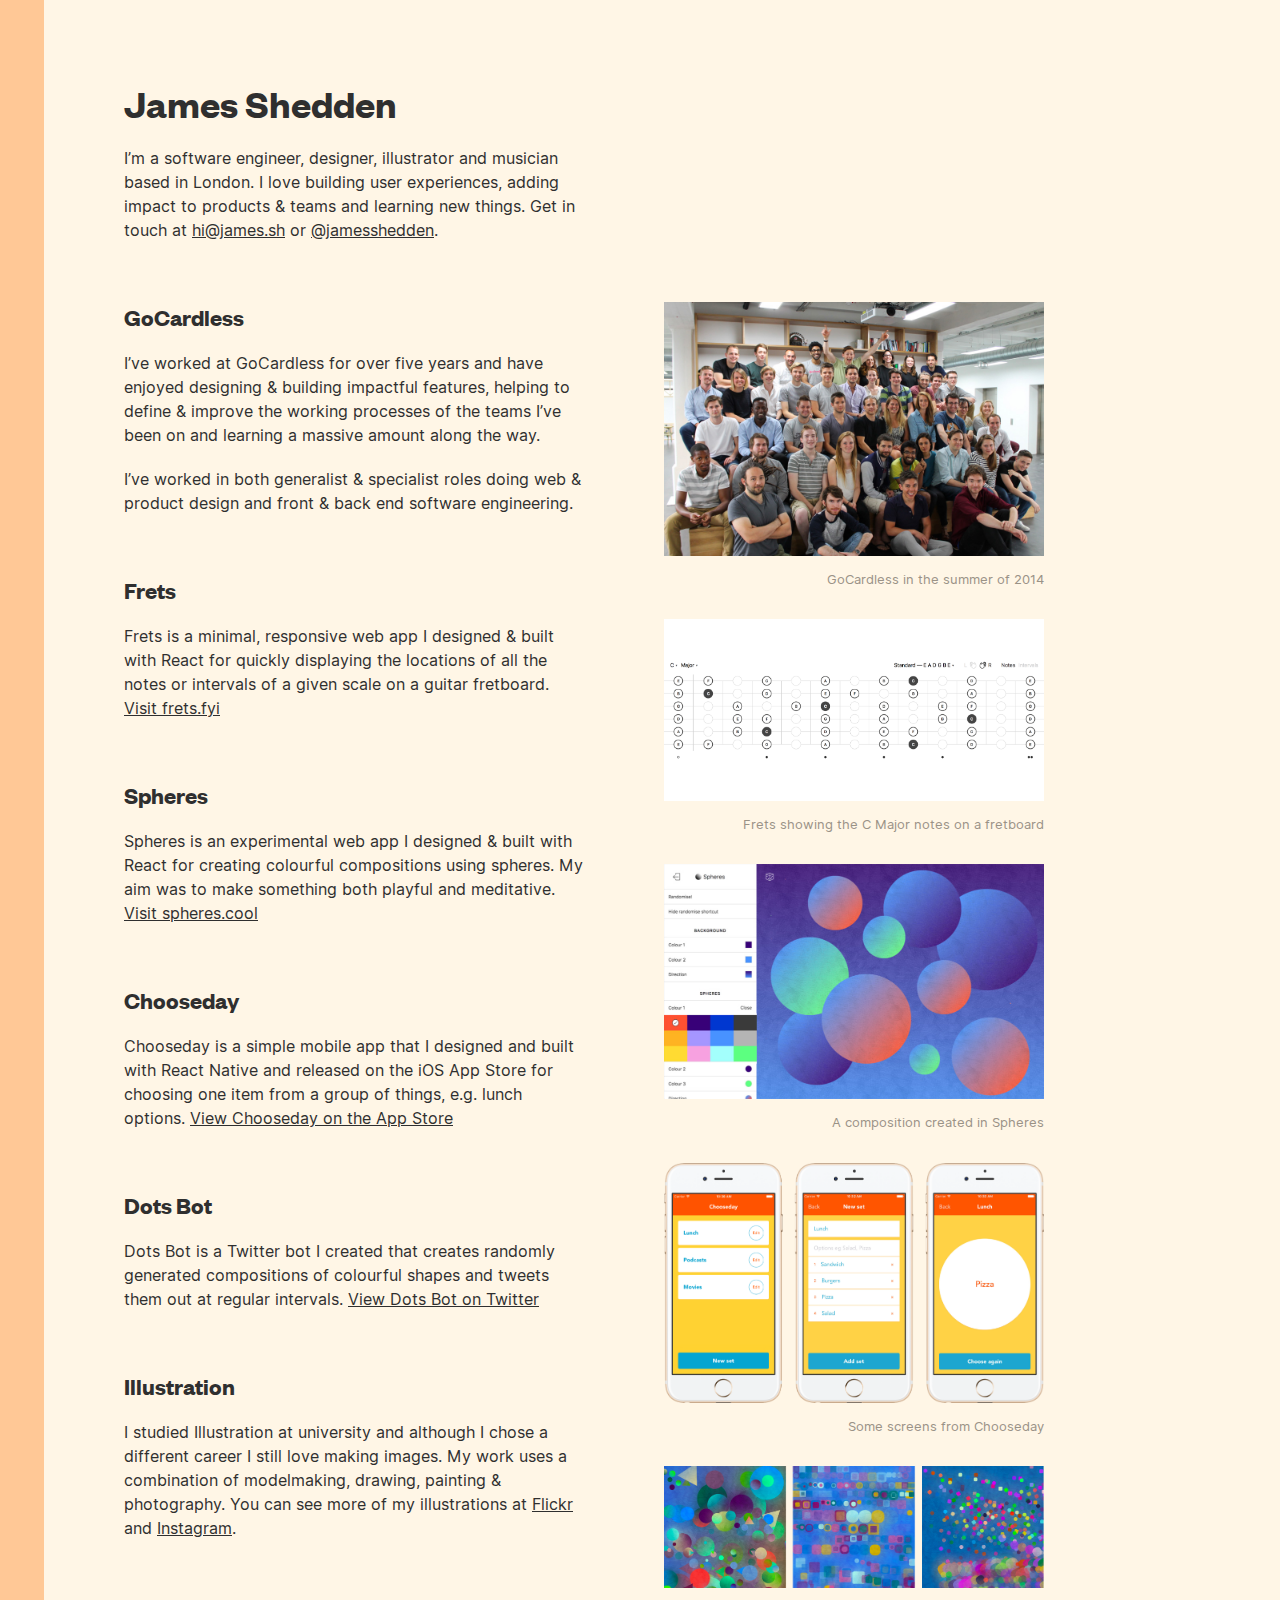
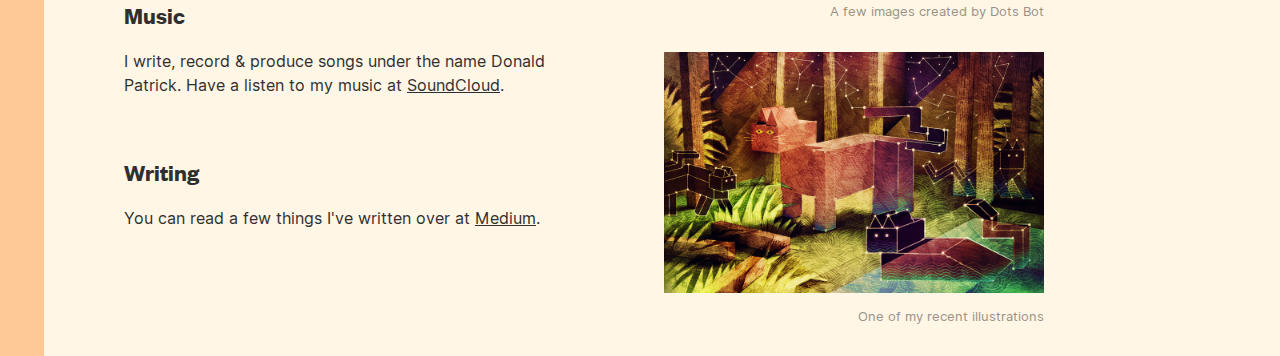
==== index.html @ 0d791cfb "Use https for URLs" ====
<!doctype html>
<html>
  <head>
    <title>James Shedden — james.sh</title>

    <meta http-equiv="Content-type" content="text/html; charset=utf-8">

		<link rel="icon" type="image/png" href="images/favicon.png">

		<meta name="viewport" content="width=device-width, initial-scale=1">
    <meta name="google-site-verification" content="aOKvNsHywYZImvYGd3UQ6Wu0M8X3u60QQm4HqYZpZDc" />

		<!-- Google -->
		<meta name="description" content="James Shedden is a software engineer, designer, illustrator and musician based in London.">
		<meta name="keywords" content="James, Shedden, web design, web development, dev, design, web, website, designer, developer, music, musician, illustration, illustrator, animation, animator, songwriting, guitar, bass, vocals, production, BL00 John, Donald Patrick, Chooseday" />

		<!-- Facebook -->
		<meta property="og:title" content="James Shedden" />
		<meta property="og:url" content="https://www.james.sh" />
		<meta property="og:description" content="James Shedden is a software engineer, designer, illustrator and musician based in London." />
		<meta property="og:image" content="https://james.sh/images/og_full.jpg"/>
		<meta property="og:image" content="https://james.sh/images/og_square.jpg"/>

		<!-- Twitter -->
		<meta name="twitter:card" content="summary_large_image" />
		<meta name="twitter:site" content="@jamesshedden" />
		<meta name="twitter:title" content="James Shedden" />
		<meta name="twitter:description" content="James Shedden is a software engineer, designer, illustrator and musician based in London." />
		<meta name="twitter:image:src" content="https://james.sh/images/og_full.jpg" />

    <link rel="stylesheet" href="style.css" />
  </head>

  <body>
    <div class="main">
      <div class="sidebar"></div>

      <div class="content">
        <div class="header">
          <h1 class="text-heading main-heading">James Shedden</h1>

          <p class="text-base paragraph">
            I’m a software engineer, designer, illustrator and musician
            based in London. I love building user experiences, adding
            impact to products & teams and learning new things. Get in
            touch at
            <a class="link" href="mailto:hi@james.sh">hi@james.sh</a>
            or
            <a class="link"
            href="https://twitter.com/jamesshedden"
            target="_blank" rel="noopener noreferrer">@jamesshedden</a>.
          </p>
        </div>

        <div class="projects">
          <div class="work">
            <div class="work__section">
              <h2 class="text-heading work__heading">
                GoCardless
              </h2>

              <img class="work__section__image" src="images/gocardless.jpg" />

              <div class="work__section__image-caption text-base">
                GoCardless in the summer of 2014
              </div>

              <p class="text-base paragraph margin-bottom-20">
                I’ve worked at GoCardless for over five years and have enjoyed
                designing & building impactful features, helping to define &
                improve the working processes of the teams I’ve been on and
                learning a massive amount along the way.
              </p>

              <p class="text-base paragraph">
                I’ve worked in both generalist & specialist roles doing web &
                product design and front & back end software engineering.
              </p>
            </div>

            <div class="work__section">
              <h2 class="text-heading work__heading">
                Frets
              </h2>

              <img class="work__section__image" src="images/frets.png" />

              <div class="work__section__image-caption text-base">
                Frets showing the C Major notes on a fretboard
              </div>

              <p class="text-base paragraph">
                Frets is a minimal, responsive web app I designed & built with
                React for quickly displaying the locations of all the notes or
                intervals of a given scale on a guitar fretboard.
                <a class="link"
                href="http://frets.fyi"
                target="_blank" rel="noopener noreferrer">Visit frets.fyi</a>
              </p>
            </div>

            <div class="work__section">
              <h2 class="text-heading work__heading">
                Spheres
              </h2>

              <img class="work__section__image" src="images/spheres.jpg" />

              <div class="work__section__image-caption text-base">
                A composition created in Spheres
              </div>

              <p class="text-base paragraph">
                Spheres is an experimental web app I designed & built with React
                for creating colourful compositions using spheres. My aim was to
                make something both playful and meditative.
                <a class="link"
                href="http://spheres.cool"
                target="_blank" rel="noopener noreferrer">Visit spheres.cool</a>
              </p>
            </div>

            <div class="work__section">
              <h2 class="text-heading work__heading">
                Chooseday
              </h2>

              <img class="work__section__image" src="images/chooseday.png" />

              <div class="work__section__image-caption text-base">
                Some screens from Chooseday
              </div>

              <p class="text-base paragraph">
                Chooseday is a simple mobile app that I designed and built with
                React Native and released on the iOS App Store for choosing one
                item from a group of things, e.g. lunch options.
                <a class="link"
                href="https://itunes.apple.com/us/app/chooseday/id1063109840"
                target="_blank" rel="noopener noreferrer">View Chooseday
                on the App Store</a>
              </p>
            </div>

            <div class="work__section">
              <h2 class="text-heading work__heading">
                Dots Bot
              </h2>

              <img class="work__section__image" src="images/dots-bot.png" />

              <div class="work__section__image-caption text-base">
                A few images created by Dots Bot
              </div>

              <p class="text-base paragraph">
                Dots Bot is a Twitter bot I created that creates randomly
                generated compositions of colourful shapes and tweets them out
                at regular intervals.
                <a class="link" href="https://twitter.com/dots__bot"
                target="_blank" rel="noopener noreferrer">View Dots Bot on Twitter</a>
              </p>
            </div>

            <div class="work__section">
              <h2 class="text-heading work__heading">
                Illustration
              </h2>

              <img class="work__section__image" src="images/illustration.jpg" />

              <div class="work__section__image-caption text-base">
                One of my recent illustrations
              </div>

              <p class="text-base paragraph">
                I studied Illustration at university and although I chose a
                different career I still love making images. My work uses a
                combination of modelmaking, drawing, painting & photography.
                You can see more of my illustrations at
                <a class="link"
                href="https://flickr.com/photos/shedwan"
                target="_blank" rel="noopener noreferrer">Flickr</a> and
                <a class="link"
                href="https://instagram.com/piccy_pics"
                target="_blank" rel="noopener noreferrer">Instagram</a>.
              </p>
            </div>

            <div class="work__section">
              <h2 class="text-heading work__heading">
                Music
              </h2>

              <p class="text-base paragraph">
                I write, record & produce songs under the name Donald Patrick.
                Have a listen to my music at
                <a class="link"
                href="https://soundcloud.com/donaldpatrick"
                target="_blank" rel="noopener noreferrer">SoundCloud</a>.
              </p>
            </div>

            <div class="work__section">
              <h2 class="text-heading work__heading">
                Writing
              </h2>

              <p class="text-base paragraph">
                You can read a few things I've written over at
                <a class="link" href="https://medium.com/@jamesshedden" target="_blank" rel="noopener noreferrer">Medium</a>.
              </p>
            </div>
          </div>

          <div class="images">
            <img class="images__image" src="images/gocardless.jpg"/>
            <div class="image-caption text-base">
              GoCardless in the summer of 2014
            </div>

            <img class="images__image" src="images/frets.png" />
            <div class="image-caption text-base">
              Frets showing the C Major notes on a fretboard
            </div>

            <img class="images__image" src="images/spheres.jpg" />
            <div class="image-caption text-base">
              A composition created in Spheres
            </div>

            <img class="images__image" src="images/chooseday.png" />
            <div class="image-caption text-base">
              Some screens from Chooseday
            </div>

            <img class="images__image" src="images/dots-bot.png" />
            <div class="image-caption text-base">
              A few images created by Dots Bot
            </div>

            <img class="images__image" src="images/illustration.jpg" />
            <div class="image-caption text-base">
              One of my recent illustrations
            </div>
          </div>
        </div>
      </div>
    </div>
  </body>
</html>
---- style.css ----
html,
body {
  height: 100%;
}

html {
  box-sizing: border-box;
}

*,
*:before,
*:after {
  box-sizing: inherit;
}

body {
  margin: 0;
  background: #FFF6E6;
}

h1,
h2,
h3,
h4,
h5,
h6,
p {
  margin: 0;
}

@font-face {
  font-family: Founders Grotesk;
  src: url("fonts/FoundersGroteskWeb-Semibold.woff2") format("woff2");
}

@font-face {
  font-family: Inter;
  src: url("fonts/Inter-Regular.woff2") format("woff2");
}

.text-heading {
  font-family: Founders Grotesk, -apple-system, BlinkMacSystemFont, Helvetica, Arial, sans-serif;
  font-weight: normal;
}

.text-base {
  font-family: Inter, -apple-system, BlinkMacSystemFont, Helvetica, Arial, sans-serif;
  line-height: 1.5;
}

.main {
  display: flex;
  flex-direction: row;
}

.sidebar {
  width: 44px;
  background: #FFC896;
  flex-shrink: 0;
}

.content {
  flex: 1 1 0;
  display: flex;
  flex-direction: column;
  padding-left: 80px;
  padding-top: 80px;
}

.main-heading {
  font-size: 40px;
  color: #2F2F2F;
  margin-bottom: 20px;
}

.header {
  width: 460px;
  padding-bottom: 60px;
}

.paragraph {
  font-size: 16px;
  color: #2F2F2F;
}

.projects {
  flex-direction: row;
  display: flex;
}

.work {
  width: 540px;
  padding-right: 80px;
}

.work__heading {
  font-size: 24px;
  color: #2F2F2F;
  margin-bottom: 20px;
}

.work__section {
  padding-bottom: 60px;
}

.margin-bottom-20 {
  margin-bottom: 20px;
}

.images {
  width: 410px;
  padding-right: 30px;
}

.images__image {
  width: 100%;
  height: auto;
}

.image-caption {
  font-size: 13px;
  color: #9A9286;
  text-align: right;
  padding: 10px 0 30px 0;
}

.work__section__image {
  display: none;
  width: 460px;
}

.work__section__image-caption {
  font-size: 13px;
  color: #9A9286;
  text-align: center;
  padding: 10px 0 30px 0;
  display: none;
}

.link:link,
.link:visited,
.link:hover,
.link:active {
  color: #2F2F2F;
}

@media (max-width: 1080px) {
  .images {
    display: none;
  }

  .work__section__image {
    display: block;
  }

  .work__section__image-caption {
    display: block;
  }
}

@media (max-width: 670px) {
  .work {
    width: 100%;
    padding: 0 60px 0 0;
  }

  .work__section__image {
    width: 100%;
  }

  .header {
    width: 100%;
    padding: 0 60px 60px 0;
  }

  .content {
    padding-left: 60px;
    padding-top: 60px;
  }
}

@media (max-width: 500px) {
  .main-heading {
    font-size: 30px;
  }

  .work__heading {
    font-size: 20px;
  }

  .work__section {
    padding-bottom: 40px;
  }

  .paragraph {
    font-size: 14px;
  }

  .sidebar {
    width: 30px;
  }

  .work {
    padding: 0 40px 0 0;
  }

  .header {
    padding: 0 40px 40px 0;
  }

  .content {
    padding-left: 40px;
    padding-top: 40px;
  }

  .work__section__image {
    margin-bottom: 30px;
  }

  .work__section__image-caption {
    display: none;
  }
}
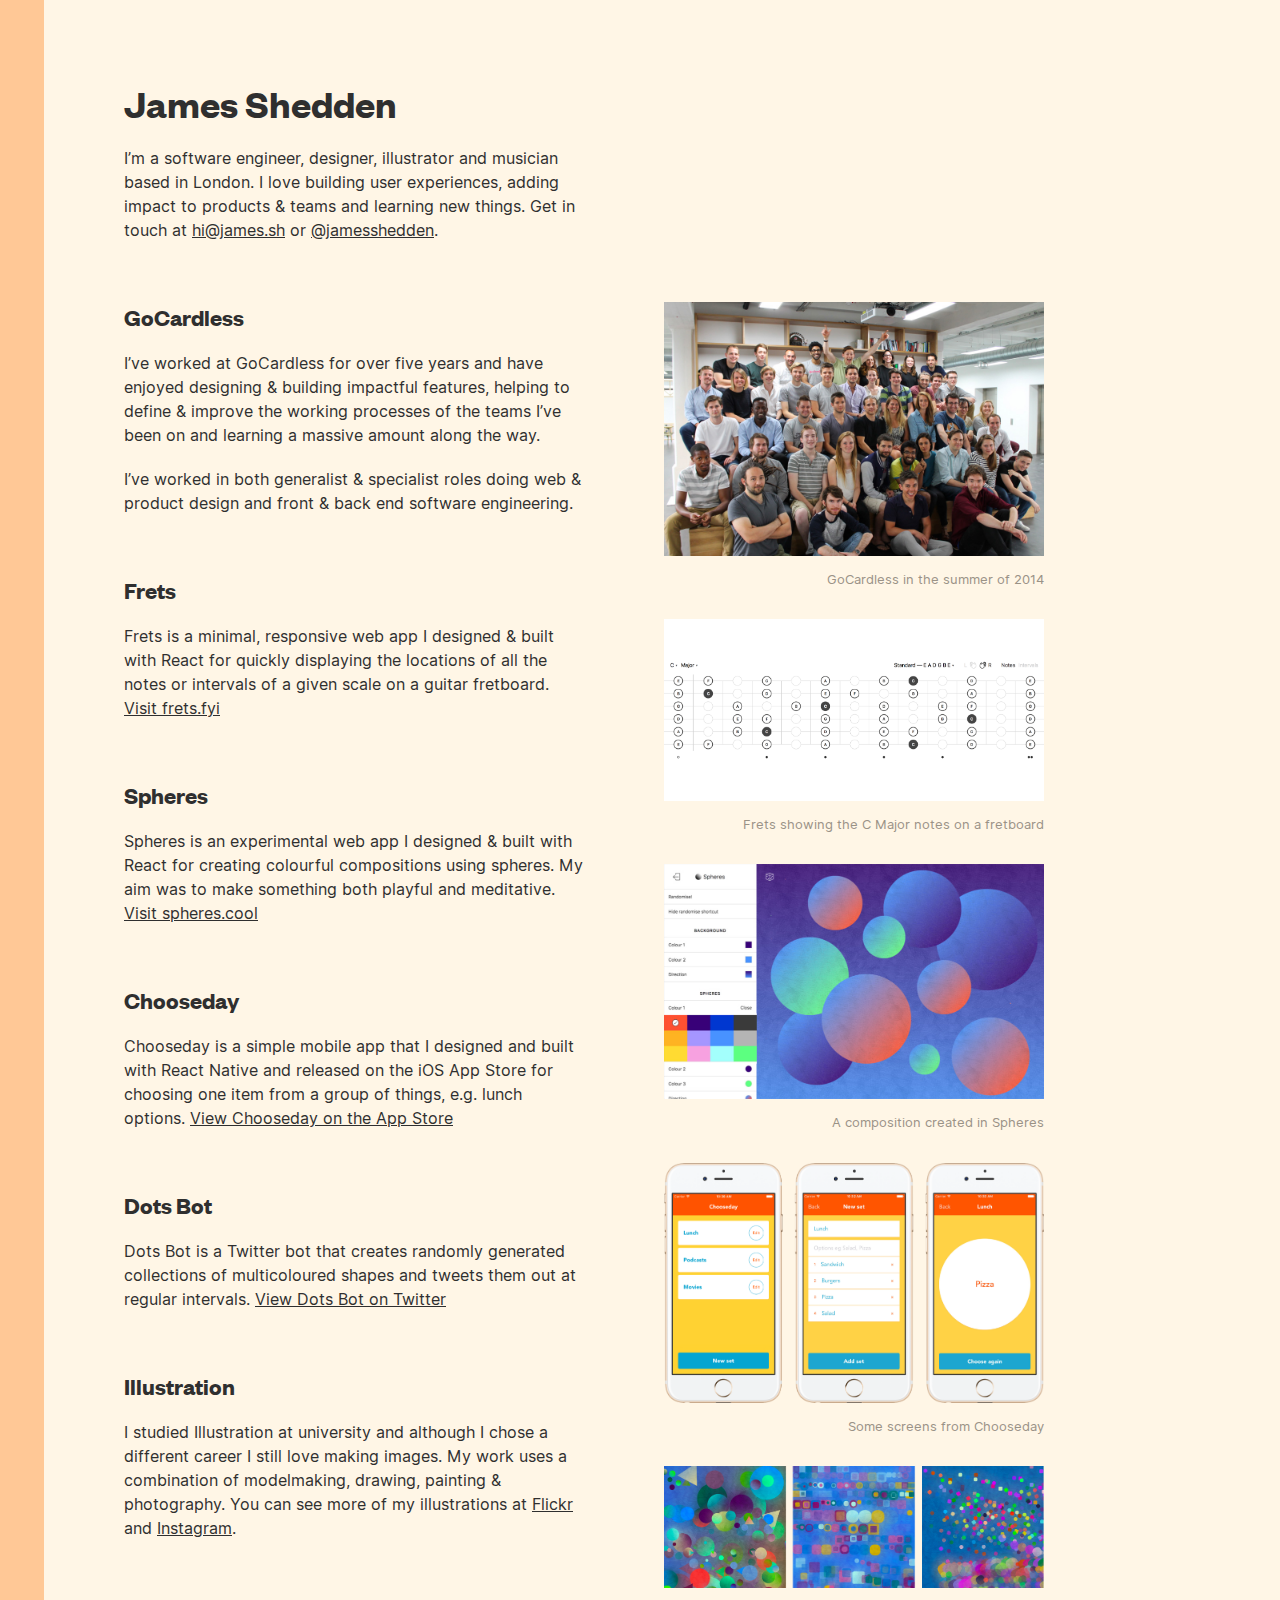
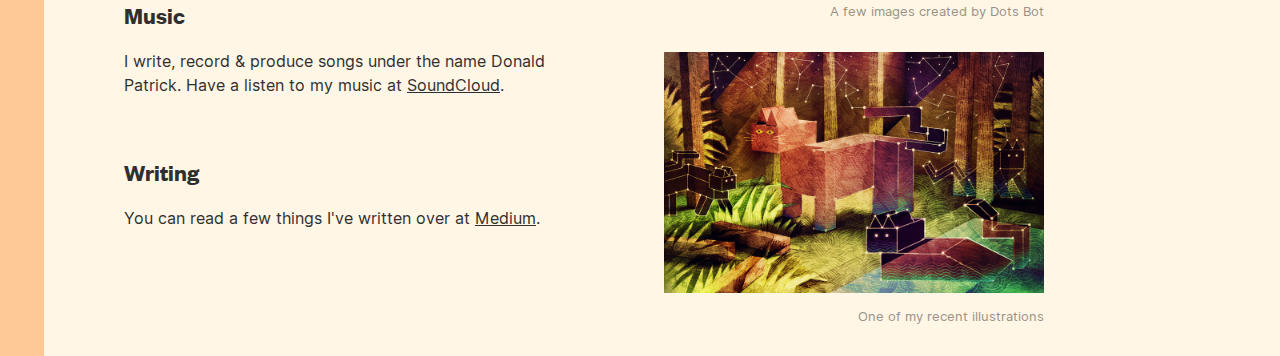
==== commit 11bce970: "Improve Dots Bot copy" ====
--- a/index.html
+++ b/index.html
@@ -154,9 +154,9 @@
               </div>
 
               <p class="text-base paragraph">
-                Dots Bot is a Twitter bot I created that creates randomly
-                generated compositions of colourful shapes and tweets them out
-                at regular intervals.
+                Dots Bot is a Twitter bot that creates randomly generated
+                collections of multicoloured shapes and tweets them out at
+                regular intervals.
                 <a class="link" href="https://twitter.com/dots__bot"
                 target="_blank" rel="noopener noreferrer">View Dots Bot on Twitter</a>
               </p>
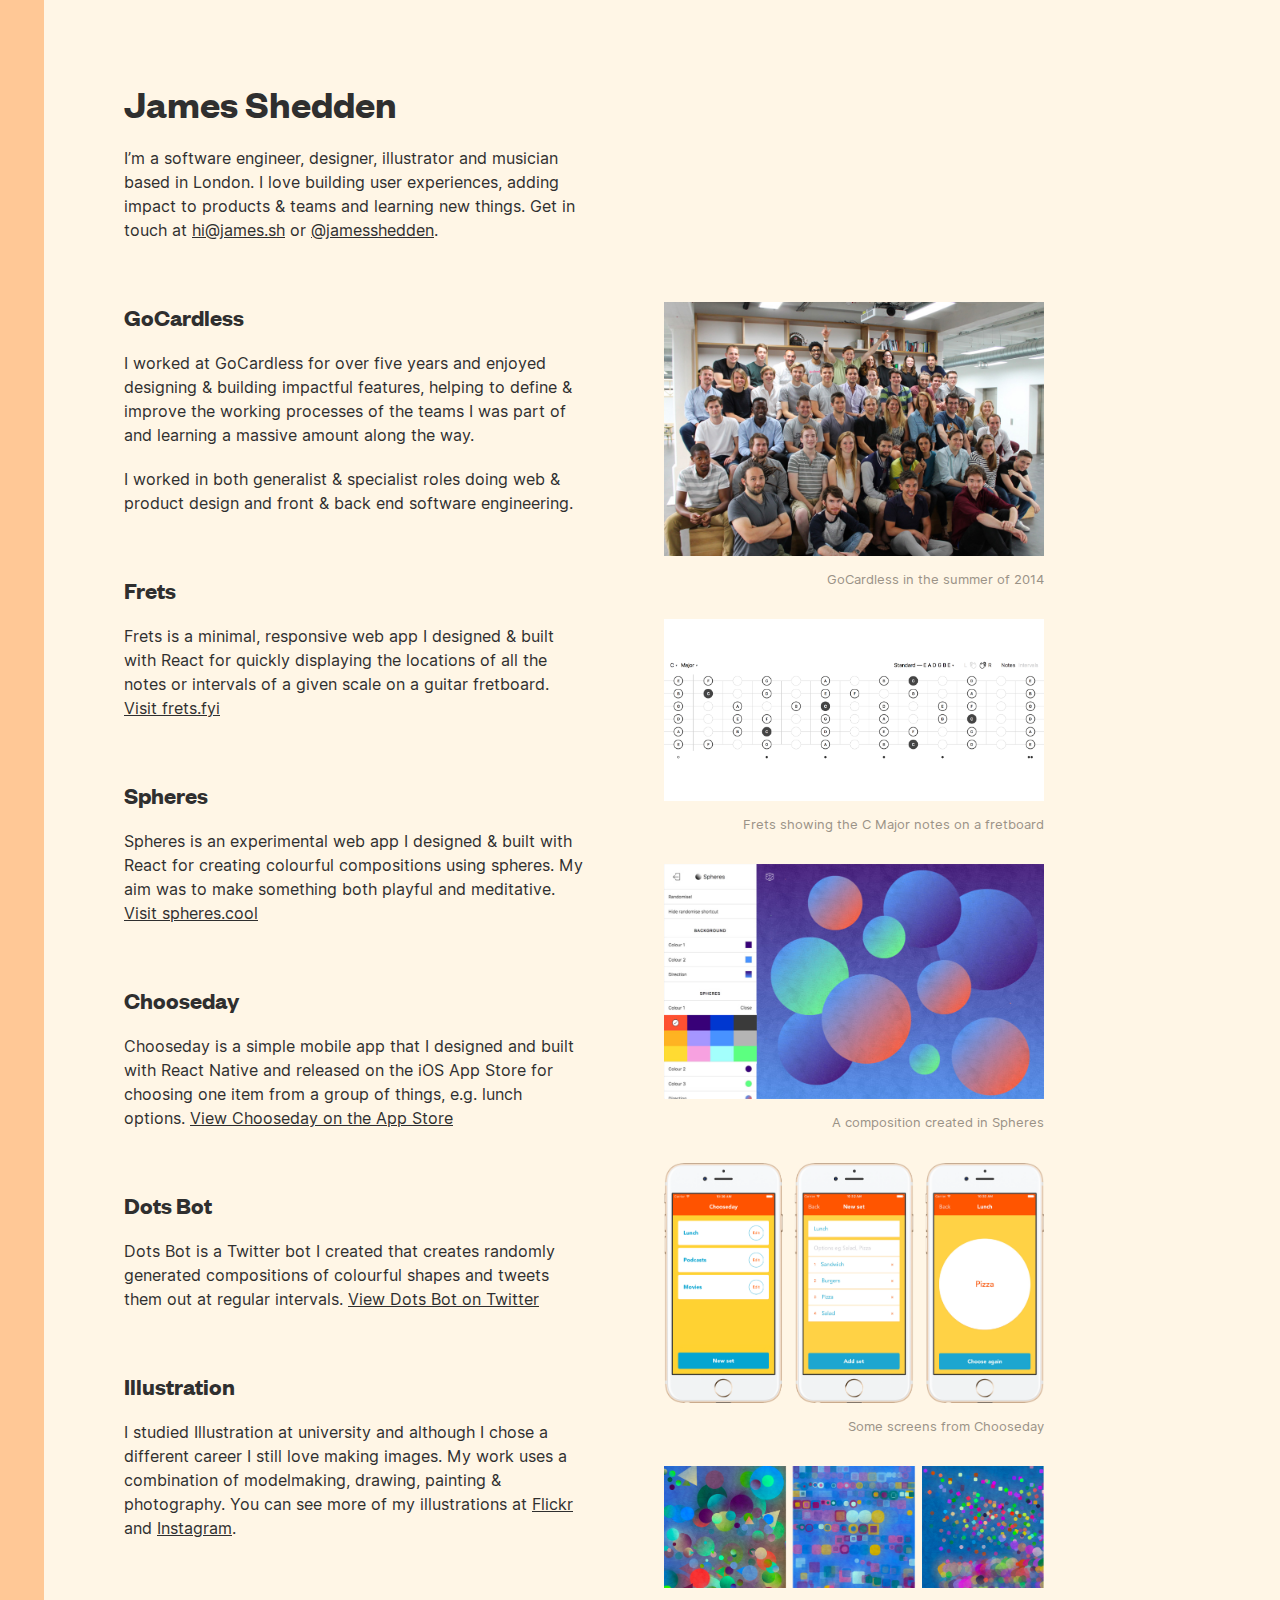
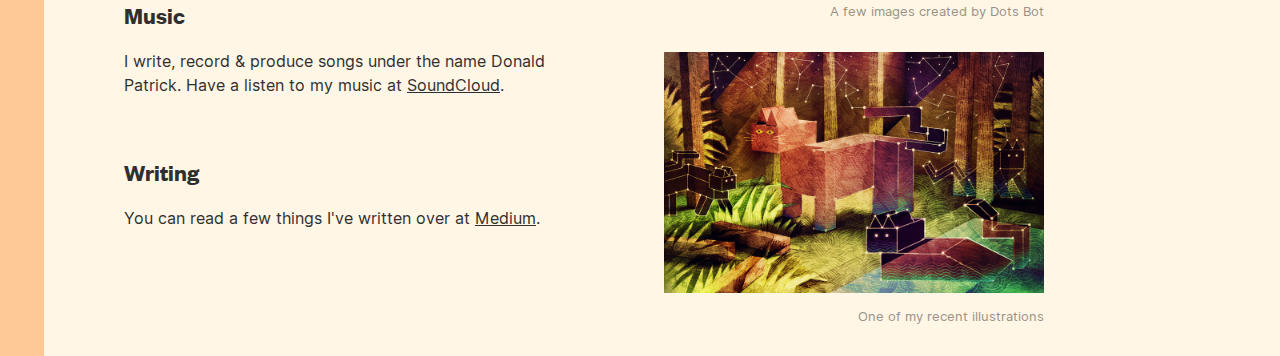
==== commit c293a3ec: "Update GoCardless copy" ====
--- a/index.html
+++ b/index.html
@@ -1,14 +1,13 @@
 <!doctype html>
 <html>
   <head>
-    <title>James Shedden — james.sh</title>
+    <title>James Shedden — Design & code</title>
 
     <meta http-equiv="Content-type" content="text/html; charset=utf-8">
 
 		<link rel="icon" type="image/png" href="images/favicon.png">
 
 		<meta name="viewport" content="width=device-width, initial-scale=1">
-    <meta name="google-site-verification" content="aOKvNsHywYZImvYGd3UQ6Wu0M8X3u60QQm4HqYZpZDc" />
 
 		<!-- Google -->
 		<meta name="description" content="James Shedden is a software engineer, designer, illustrator and musician based in London.">
@@ -16,17 +15,17 @@
 
 		<!-- Facebook -->
 		<meta property="og:title" content="James Shedden" />
-		<meta property="og:url" content="https://www.james.sh" />
+		<meta property="og:url" content="http://www.james.sh" />
 		<meta property="og:description" content="James Shedden is a software engineer, designer, illustrator and musician based in London." />
-		<meta property="og:image" content="https://james.sh/images/og_full.jpg"/>
-		<meta property="og:image" content="https://james.sh/images/og_square.jpg"/>
+		<meta property="og:image" content="images/og_full.jpg"/>
+		<meta property="og:image" content="images/og_square.jpg"/>
 
 		<!-- Twitter -->
 		<meta name="twitter:card" content="summary_large_image" />
 		<meta name="twitter:site" content="@jamesshedden" />
 		<meta name="twitter:title" content="James Shedden" />
 		<meta name="twitter:description" content="James Shedden is a software engineer, designer, illustrator and musician based in London." />
-		<meta name="twitter:image:src" content="https://james.sh/images/og_full.jpg" />
+		<meta name="twitter:image:src" content="images/og_full.jpg" />
 
     <link rel="stylesheet" href="style.css" />
   </head>
@@ -47,7 +46,7 @@
             <a class="link" href="mailto:hi@james.sh">hi@james.sh</a>
             or
             <a class="link"
-            href="https://twitter.com/jamesshedden"
+            href="http://twitter.com/jamesshedden"
             target="_blank" rel="noopener noreferrer">@jamesshedden</a>.
           </p>
         </div>
@@ -66,14 +65,14 @@
               </div>
 
               <p class="text-base paragraph margin-bottom-20">
-                I’ve worked at GoCardless for over five years and have enjoyed
+                I worked at GoCardless for over five years and enjoyed
                 designing & building impactful features, helping to define &
-                improve the working processes of the teams I’ve been on and
+                improve the working processes of the teams I was part of and
                 learning a massive amount along the way.
               </p>
 
               <p class="text-base paragraph">
-                I’ve worked in both generalist & specialist roles doing web &
+                I worked in both generalist & specialist roles doing web &
                 product design and front & back end software engineering.
               </p>
             </div>
@@ -154,10 +153,10 @@
               </div>
 
               <p class="text-base paragraph">
-                Dots Bot is a Twitter bot that creates randomly generated
-                collections of multicoloured shapes and tweets them out at
-                regular intervals.
-                <a class="link" href="https://twitter.com/dots__bot"
+                Dots Bot is a Twitter bot I created that creates randomly
+                generated compositions of colourful shapes and tweets them out
+                at regular intervals.
+                <a class="link" href="http://twitter.com/dots__bot"
                 target="_blank" rel="noopener noreferrer">View Dots Bot on Twitter</a>
               </p>
             </div>
@@ -179,10 +178,10 @@
                 combination of modelmaking, drawing, painting & photography.
                 You can see more of my illustrations at
                 <a class="link"
-                href="https://flickr.com/photos/shedwan"
+                href="http://flickr.com/photos/shedwan"
                 target="_blank" rel="noopener noreferrer">Flickr</a> and
                 <a class="link"
-                href="https://instagram.com/piccy_pics"
+                href="http://instagram.com/piccy_pics"
                 target="_blank" rel="noopener noreferrer">Instagram</a>.
               </p>
             </div>
@@ -196,7 +195,7 @@
                 I write, record & produce songs under the name Donald Patrick.
                 Have a listen to my music at
                 <a class="link"
-                href="https://soundcloud.com/donaldpatrick"
+                href="http://soundcloud.com/donaldpatrick"
                 target="_blank" rel="noopener noreferrer">SoundCloud</a>.
               </p>
             </div>
@@ -208,7 +207,7 @@
 
               <p class="text-base paragraph">
                 You can read a few things I've written over at
-                <a class="link" href="https://medium.com/@jamesshedden" target="_blank" rel="noopener noreferrer">Medium</a>.
+                <a class="link" href="http://medium.com/@jamesshedden" target="_blank" rel="noopener noreferrer">Medium</a>.
               </p>
             </div>
           </div>
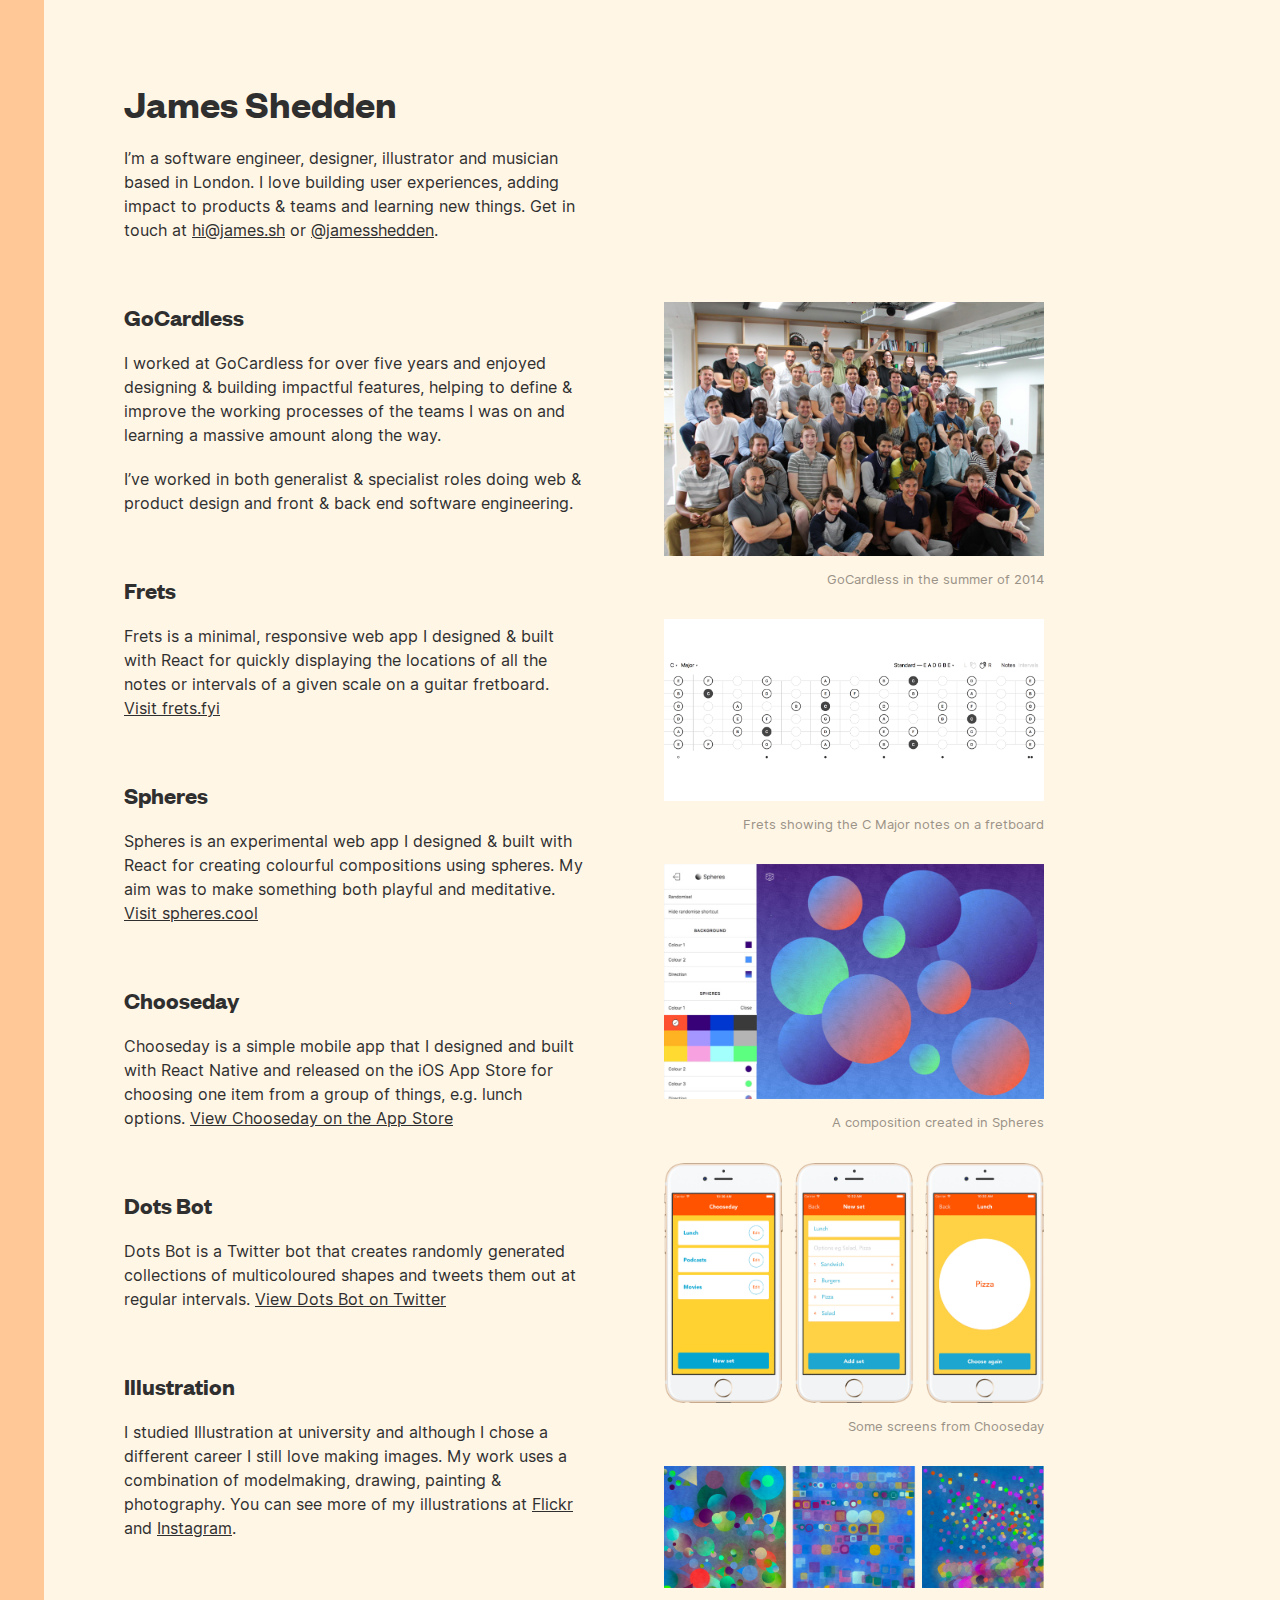
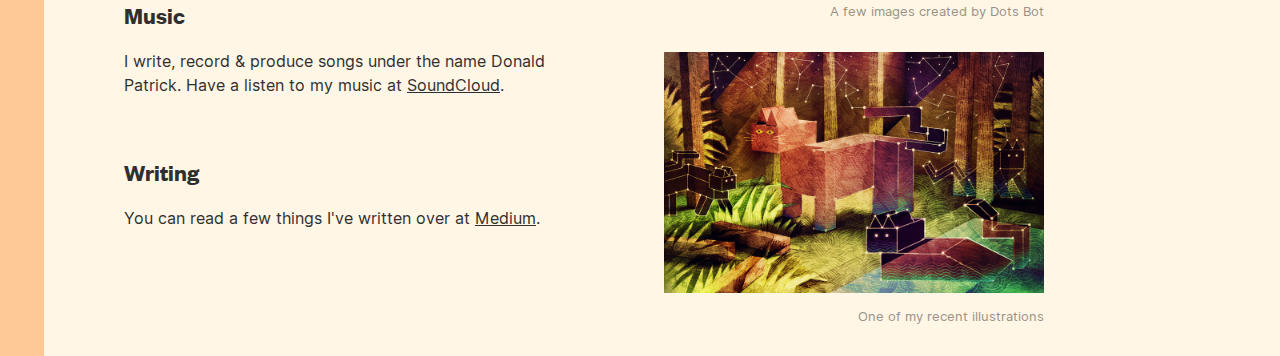
==== commit 8fd0cf9a: "Update GoCardless copy" ====
--- a/index.html
+++ b/index.html
@@ -1,13 +1,14 @@
 <!doctype html>
 <html>
   <head>
-    <title>James Shedden — Design & code</title>
+    <title>James Shedden — james.sh</title>
 
     <meta http-equiv="Content-type" content="text/html; charset=utf-8">
 
 		<link rel="icon" type="image/png" href="images/favicon.png">
 
 		<meta name="viewport" content="width=device-width, initial-scale=1">
+    <meta name="google-site-verification" content="aOKvNsHywYZImvYGd3UQ6Wu0M8X3u60QQm4HqYZpZDc" />
 
 		<!-- Google -->
 		<meta name="description" content="James Shedden is a software engineer, designer, illustrator and musician based in London.">
@@ -15,17 +16,17 @@
 
 		<!-- Facebook -->
 		<meta property="og:title" content="James Shedden" />
-		<meta property="og:url" content="http://www.james.sh" />
+		<meta property="og:url" content="https://www.james.sh" />
 		<meta property="og:description" content="James Shedden is a software engineer, designer, illustrator and musician based in London." />
-		<meta property="og:image" content="images/og_full.jpg"/>
-		<meta property="og:image" content="images/og_square.jpg"/>
+		<meta property="og:image" content="https://james.sh/images/og_full.jpg"/>
+		<meta property="og:image" content="https://james.sh/images/og_square.jpg"/>
 
 		<!-- Twitter -->
 		<meta name="twitter:card" content="summary_large_image" />
 		<meta name="twitter:site" content="@jamesshedden" />
 		<meta name="twitter:title" content="James Shedden" />
 		<meta name="twitter:description" content="James Shedden is a software engineer, designer, illustrator and musician based in London." />
-		<meta name="twitter:image:src" content="images/og_full.jpg" />
+		<meta name="twitter:image:src" content="https://james.sh/images/og_full.jpg" />
 
     <link rel="stylesheet" href="style.css" />
   </head>
@@ -46,7 +47,7 @@
             <a class="link" href="mailto:hi@james.sh">hi@james.sh</a>
             or
             <a class="link"
-            href="http://twitter.com/jamesshedden"
+            href="https://twitter.com/jamesshedden"
             target="_blank" rel="noopener noreferrer">@jamesshedden</a>.
           </p>
         </div>
@@ -67,12 +68,12 @@
               <p class="text-base paragraph margin-bottom-20">
                 I worked at GoCardless for over five years and enjoyed
                 designing & building impactful features, helping to define &
-                improve the working processes of the teams I was part of and
+                improve the working processes of the teams I was on and
                 learning a massive amount along the way.
               </p>
 
               <p class="text-base paragraph">
-                I worked in both generalist & specialist roles doing web &
+                I’ve worked in both generalist & specialist roles doing web &
                 product design and front & back end software engineering.
               </p>
             </div>
@@ -153,10 +154,10 @@
               </div>
 
               <p class="text-base paragraph">
-                Dots Bot is a Twitter bot I created that creates randomly
-                generated compositions of colourful shapes and tweets them out
-                at regular intervals.
-                <a class="link" href="http://twitter.com/dots__bot"
+                Dots Bot is a Twitter bot that creates randomly generated
+                collections of multicoloured shapes and tweets them out at
+                regular intervals.
+                <a class="link" href="https://twitter.com/dots__bot"
                 target="_blank" rel="noopener noreferrer">View Dots Bot on Twitter</a>
               </p>
             </div>
@@ -178,10 +179,10 @@
                 combination of modelmaking, drawing, painting & photography.
                 You can see more of my illustrations at
                 <a class="link"
-                href="http://flickr.com/photos/shedwan"
+                href="https://flickr.com/photos/shedwan"
                 target="_blank" rel="noopener noreferrer">Flickr</a> and
                 <a class="link"
-                href="http://instagram.com/piccy_pics"
+                href="https://instagram.com/piccy_pics"
                 target="_blank" rel="noopener noreferrer">Instagram</a>.
               </p>
             </div>
@@ -195,7 +196,7 @@
                 I write, record & produce songs under the name Donald Patrick.
                 Have a listen to my music at
                 <a class="link"
-                href="http://soundcloud.com/donaldpatrick"
+                href="https://soundcloud.com/donaldpatrick"
                 target="_blank" rel="noopener noreferrer">SoundCloud</a>.
               </p>
             </div>
@@ -207,7 +208,7 @@
 
               <p class="text-base paragraph">
                 You can read a few things I've written over at
-                <a class="link" href="http://medium.com/@jamesshedden" target="_blank" rel="noopener noreferrer">Medium</a>.
+                <a class="link" href="https://medium.com/@jamesshedden" target="_blank" rel="noopener noreferrer">Medium</a>.
               </p>
             </div>
           </div>
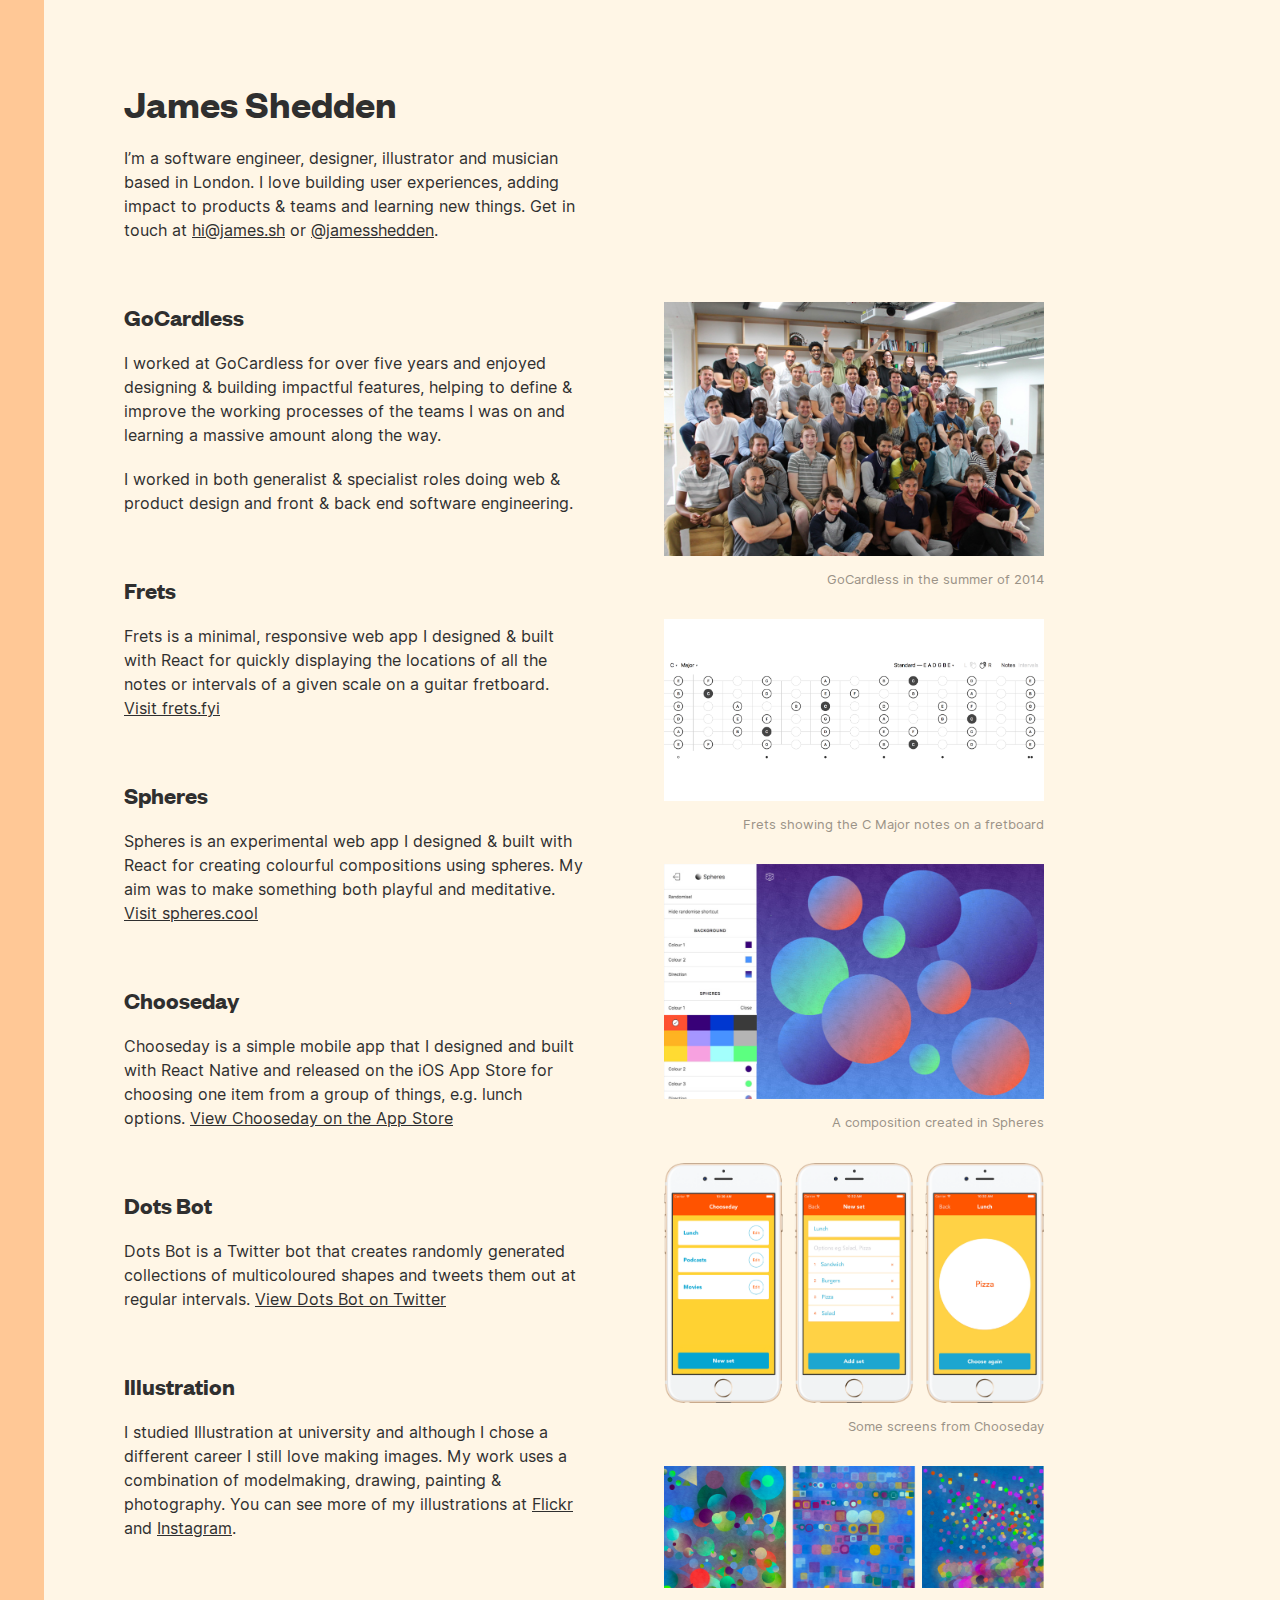
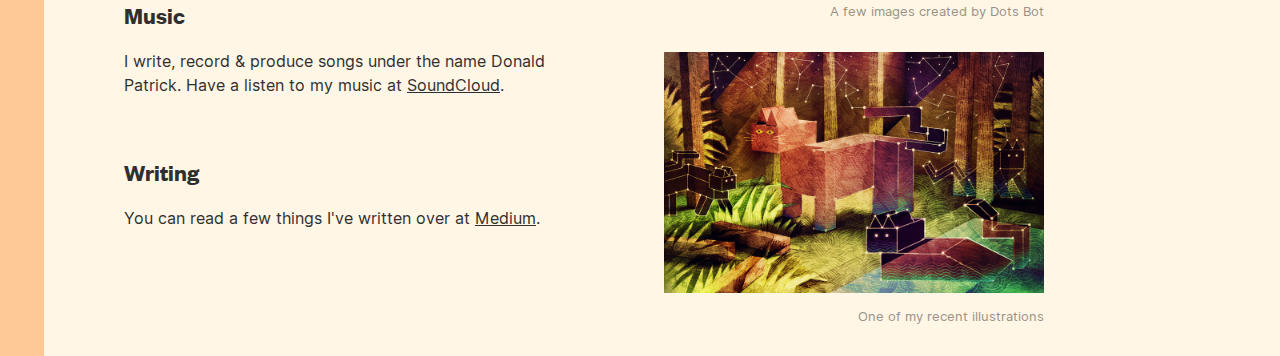
==== commit 826214e5: "Update GoCardless copy" ====
--- a/index.html
+++ b/index.html
@@ -73,7 +73,7 @@
               </p>
 
               <p class="text-base paragraph">
-                I’ve worked in both generalist & specialist roles doing web &
+                I worked in both generalist & specialist roles doing web &
                 product design and front & back end software engineering.
               </p>
             </div>
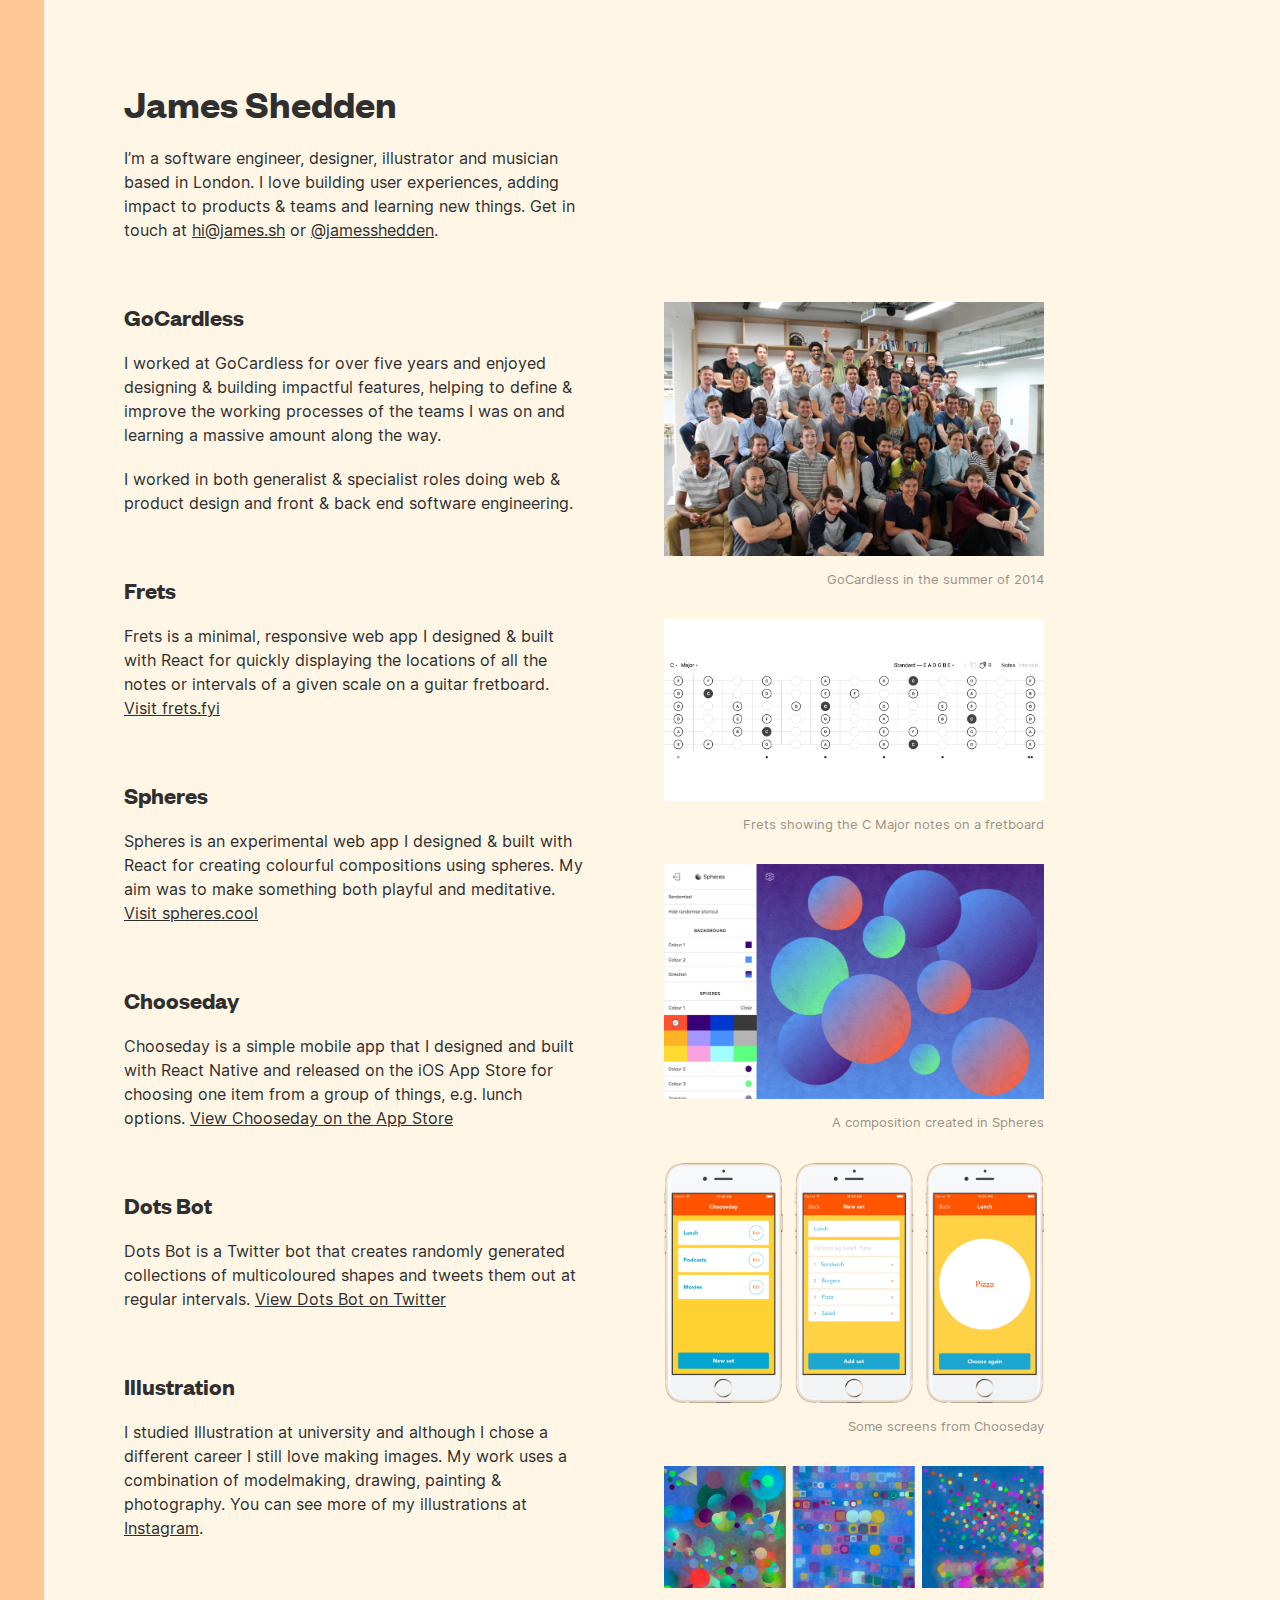
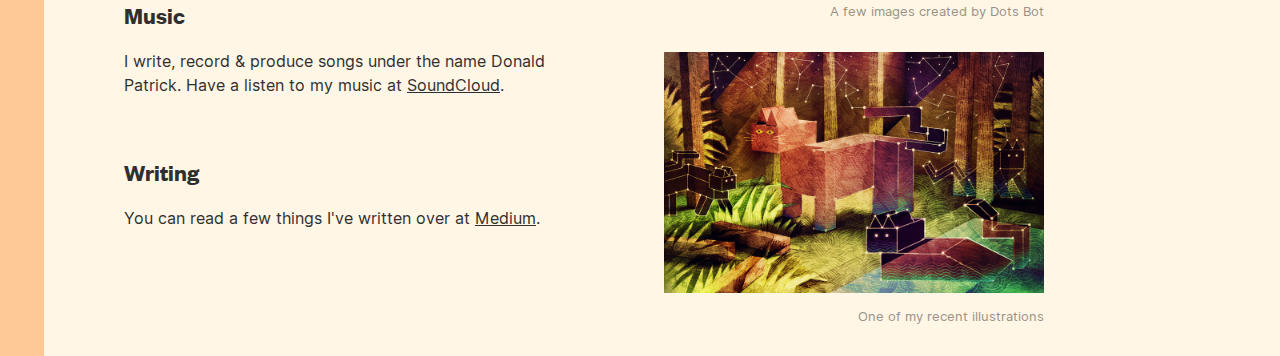
==== commit 0c5625ba: "Update Instagram link & remove Flickr link" ====
--- a/index.html
+++ b/index.html
@@ -179,10 +179,7 @@
                 combination of modelmaking, drawing, painting & photography.
                 You can see more of my illustrations at
                 <a class="link"
-                href="https://flickr.com/photos/shedwan"
-                target="_blank" rel="noopener noreferrer">Flickr</a> and
-                <a class="link"
-                href="https://instagram.com/piccy_pics"
+                href="https://instagram.com/jamesshedden_illustration"
                 target="_blank" rel="noopener noreferrer">Instagram</a>.
               </p>
             </div>
